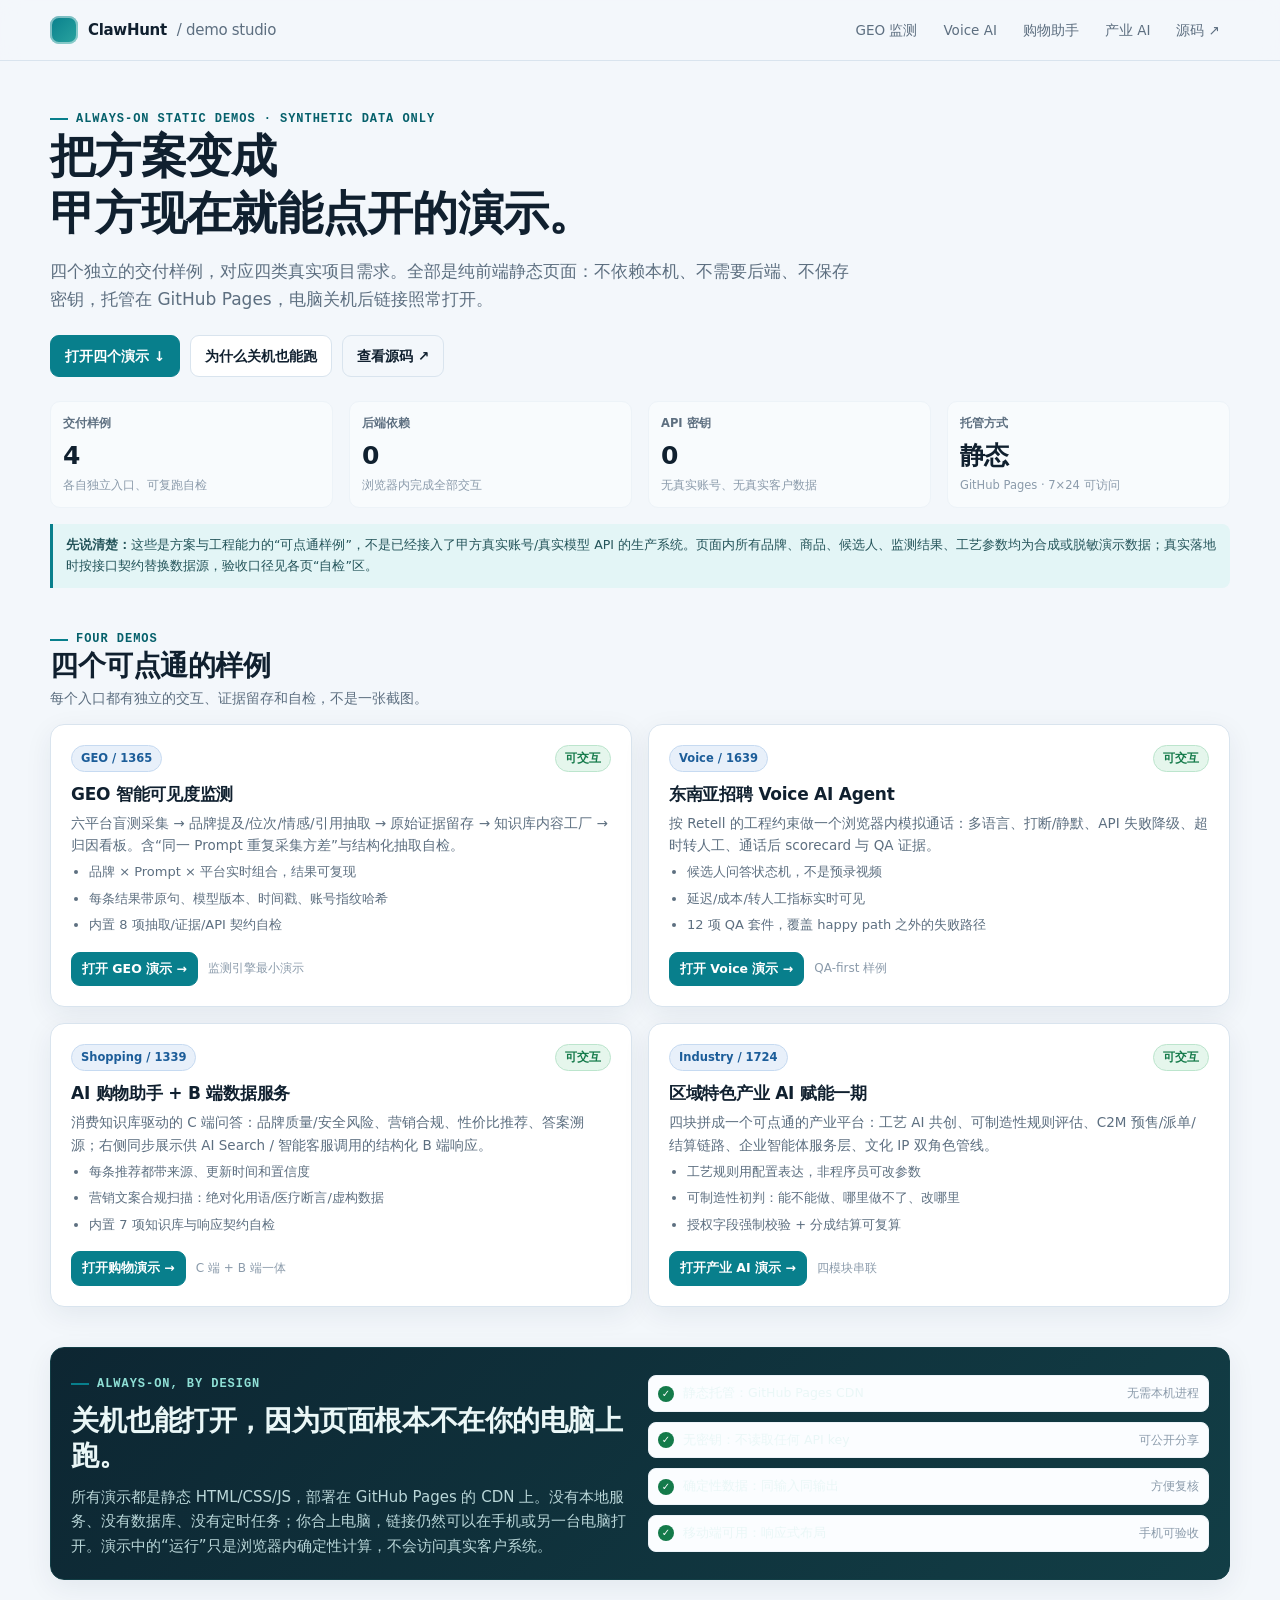
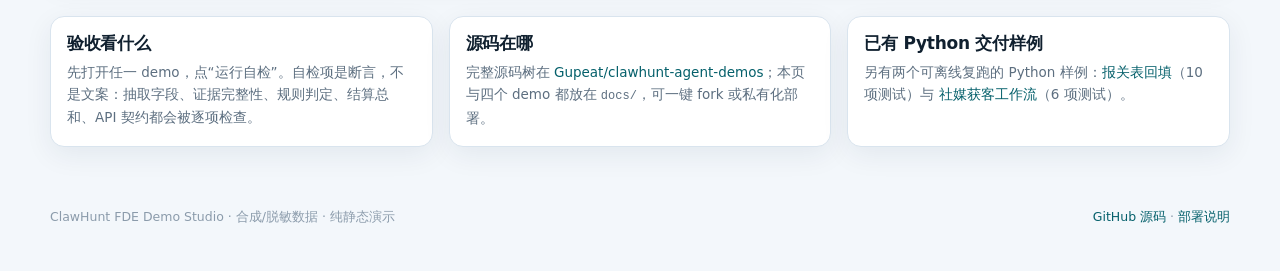
==== docs/index.html @ c5ded79e "Add four static demo pages for ClawHunt proposals" ====
<!DOCTYPE html>
<html lang="zh-CN">
<head>
<meta charset="utf-8">
<meta name="viewport" content="width=device-width, initial-scale=1">
<title>ClawHunt FDE Demo Studio · 可运行交付样例</title>
<meta name="description" content="四个可点通的交付样例：GEO 可见度监测、东南亚招聘 Voice AI、AI 购物助手、区域产业 AI 平台。纯静态、零后端、无密钥，托管在 GitHub Pages。">
<link rel="stylesheet" href="./assets/demo.css">
</head>
<body>
<header class="topbar">
  <div class="wrap topbar-inner">
    <a class="brandmark" href="./"><span class="branddot"></span> ClawHunt <span class="muted" style="font-weight:500">/ demo studio</span></a>
    <nav class="navlinks" aria-label="主导航">
      <a href="./geo/">GEO 监测</a>
      <a href="./voice/">Voice AI</a>
      <a href="./shopping/">购物助手</a>
      <a href="./industry/">产业 AI</a>
      <a href="https://github.com/Gupeat/clawhunt-agent-demos" target="_blank" rel="noopener">源码 ↗</a>
    </nav>
  </div>
</header>

<main>
  <section class="hero wrap">
    <div class="eyebrow">Always-on static demos · synthetic data only</div>
    <h1>把方案变成<br>甲方现在就能点开的演示。</h1>
    <p class="lede">四个独立的交付样例，对应四类真实项目需求。全部是纯前端静态页面：不依赖本机、不需要后端、不保存密钥，托管在 GitHub Pages，电脑关机后链接照常打开。</p>
    <div class="hero-actions">
      <a class="btn primary" href="#demos">打开四个演示 ↓</a>
      <a class="btn" href="#always-on">为什么关机也能跑</a>
      <a class="btn ghost" href="https://github.com/Gupeat/clawhunt-agent-demos" target="_blank" rel="noopener">查看源码 ↗</a>
    </div>
    <div class="grid four mt24">
      <div class="kpi"><div class="k">交付样例</div><div class="v">4</div><div class="d">各自独立入口、可复跑自检</div></div>
      <div class="kpi"><div class="k">后端依赖</div><div class="v">0</div><div class="d">浏览器内完成全部交互</div></div>
      <div class="kpi"><div class="k">API 密钥</div><div class="v">0</div><div class="d">无真实账号、无真实客户数据</div></div>
      <div class="kpi"><div class="k">托管方式</div><div class="v">静态</div><div class="d">GitHub Pages · 7×24 可访问</div></div>
    </div>
    <div class="note mt16"><b>先说清楚：</b>这些是方案与工程能力的“可点通样例”，不是已经接入了甲方真实账号/真实模型 API 的生产系统。页面内所有品牌、商品、候选人、监测结果、工艺参数均为合成或脱敏演示数据；真实落地时按接口契约替换数据源，验收口径见各页“自检”区。</div>
  </section>

  <section id="demos" class="wrap" style="padding: 10px 0 30px">
    <div class="panel-title">
      <div><div class="eyebrow">Four demos</div><h2>四个可点通的样例</h2><p>每个入口都有独立的交互、证据留存和自检，不是一张截图。</p></div>
    </div>
    <div class="grid two">
      <article class="card">
        <div class="row between"><span class="badge info">GEO / 1365</span><span class="badge good">可交互</span></div>
        <h3 class="mt12">GEO 智能可见度监测</h3>
        <p class="sub">六平台盲测采集 → 品牌提及/位次/情感/引用抽取 → 原始证据留存 → 知识库内容工厂 → 归因看板。含“同一 Prompt 重复采集方差”与结构化抽取自检。</p>
        <ul class="clean fs13 mt12">
          <li>品牌 × Prompt × 平台实时组合，结果可复现</li>
          <li>每条结果带原句、模型版本、时间戳、账号指纹哈希</li>
          <li>内置 8 项抽取/证据/API 契约自检</li>
        </ul>
        <div class="row mt16"><a class="btn primary small" href="./geo/">打开 GEO 演示 →</a><span class="tiny">监测引擎最小演示</span></div>
      </article>

      <article class="card">
        <div class="row between"><span class="badge info">Voice / 1639</span><span class="badge good">可交互</span></div>
        <h3 class="mt12">东南亚招聘 Voice AI Agent</h3>
        <p class="sub">按 Retell 的工程约束做一个浏览器内模拟通话：多语言、打断/静默、API 失败降级、超时转人工、通话后 scorecard 与 QA 证据。</p>
        <ul class="clean fs13 mt12">
          <li>候选人问答状态机，不是预录视频</li>
          <li>延迟/成本/转人工指标实时可见</li>
          <li>12 项 QA 套件，覆盖 happy path 之外的失败路径</li>
        </ul>
        <div class="row mt16"><a class="btn primary small" href="./voice/">打开 Voice 演示 →</a><span class="tiny">QA-first 样例</span></div>
      </article>

      <article class="card">
        <div class="row between"><span class="badge info">Shopping / 1339</span><span class="badge good">可交互</span></div>
        <h3 class="mt12">AI 购物助手 + B 端数据服务</h3>
        <p class="sub">消费知识库驱动的 C 端问答：品牌质量/安全风险、营销合规、性价比推荐、答案溯源；右侧同步展示供 AI Search / 智能客服调用的结构化 B 端响应。</p>
        <ul class="clean fs13 mt12">
          <li>每条推荐都带来源、更新时间和置信度</li>
          <li>营销文案合规扫描：绝对化用语/医疗断言/虚构数据</li>
          <li>内置 7 项知识库与响应契约自检</li>
        </ul>
        <div class="row mt16"><a class="btn primary small" href="./shopping/">打开购物演示 →</a><span class="tiny">C 端 + B 端一体</span></div>
      </article>

      <article class="card">
        <div class="row between"><span class="badge info">Industry / 1724</span><span class="badge good">可交互</span></div>
        <h3 class="mt12">区域特色产业 AI 赋能一期</h3>
        <p class="sub">四块拼成一个可点通的产业平台：工艺 AI 共创、可制造性规则评估、C2M 预售/派单/结算链路、企业智能体服务层、文化 IP 双角色管线。</p>
        <ul class="clean fs13 mt12">
          <li>工艺规则用配置表达，非程序员可改参数</li>
          <li>可制造性初判：能不能做、哪里做不了、改哪里</li>
          <li>授权字段强制校验 + 分成结算可复算</li>
        </ul>
        <div class="row mt16"><a class="btn primary small" href="./industry/">打开产业 AI 演示 →</a><span class="tiny">四模块串联</span></div>
      </article>
    </div>
  </section>

  <section id="always-on" class="wrap" style="padding: 10px 0 26px">
    <div class="card" style="background: linear-gradient(135deg, #0d2632, #123e46); color: #eaf7f7; border-color: #123e46">
      <div class="grid two" style="align-items: center">
        <div>
          <div class="eyebrow" style="color:#8fe0d6">Always-on, by design</div>
          <h2 style="margin-top:10px">关机也能打开，因为页面根本不在你的电脑上跑。</h2>
          <p style="color:#b9d6d8; margin-top:12px">所有演示都是静态 HTML/CSS/JS，部署在 GitHub Pages 的 CDN 上。没有本地服务、没有数据库、没有定时任务；你合上电脑，链接仍然可以在手机或另一台电脑打开。演示中的“运行”只是浏览器内确定性计算，不会访问真实客户系统。</p>
        </div>
        <div class="stack">
          <div class="checkrow pass"><span class="dot">✓</span><span>静态托管：GitHub Pages CDN</span><span class="detail">无需本机进程</span></div>
          <div class="checkrow pass"><span class="dot">✓</span><span>无密钥：不读取任何 API key</span><span class="detail">可公开分享</span></div>
          <div class="checkrow pass"><span class="dot">✓</span><span>确定性数据：同输入同输出</span><span class="detail">方便复核</span></div>
          <div class="checkrow pass"><span class="dot">✓</span><span>移动端可用：响应式布局</span><span class="detail">手机可验收</span></div>
        </div>
      </div>
    </div>
  </section>

  <section class="wrap" style="padding: 10px 0 30px">
    <div class="grid three">
      <div class="card tight"><h3>验收看什么</h3><p class="sub">先打开任一 demo，点“运行自检”。自检项是断言，不是文案：抽取字段、证据完整性、规则判定、结算总和、API 契约都会被逐项检查。</p></div>
      <div class="card tight"><h3>源码在哪</h3><p class="sub">完整源码树在 <a href="https://github.com/Gupeat/clawhunt-agent-demos" target="_blank" rel="noopener">Gupeat/clawhunt-agent-demos</a>；本页与四个 demo 都放在 <span class="mono">docs/</span>，可一键 fork 或私有化部署。</p></div>
      <div class="card tight"><h3>已有 Python 交付样例</h3><p class="sub">另有两个可离线复跑的 Python 样例：<a href="https://github.com/Gupeat/clawhunt-agent-demos/tree/main/customs-agent" target="_blank" rel="noopener">报关表回填</a>（10 项测试）与 <a href="https://github.com/Gupeat/clawhunt-agent-demos/tree/main/social-workflow" target="_blank" rel="noopener">社媒获客工作流</a>（6 项测试）。</p></div>
    </div>
  </section>
</main>

<footer class="footer wrap">
  <div class="row between">
    <span>ClawHunt FDE Demo Studio · 合成/脱敏数据 · 纯静态演示</span>
    <span><a href="https://github.com/Gupeat/clawhunt-agent-demos" target="_blank" rel="noopener">GitHub 源码</a> · <a href="./README.md">部署说明</a></span>
  </div>
</footer>
</body>
</html>
---- docs/assets/demo.css ----
/* ClawHunt static demos — shared visual system. No external assets. */
:root {
  --bg: #f3f7fb;
  --panel: #ffffff;
  --ink: #10202f;
  --muted: #5d6f80;
  --faint: #8b9bab;
  --line: #d9e4ee;
  --line-soft: #edf3f8;
  --accent: #087f8c;
  --accent-dark: #05606b;
  --accent-soft: #e3f5f6;
  --blue: #1c5d99;
  --blue-soft: #e8f0fa;
  --good: #147a4a;
  --good-soft: #e5f6ec;
  --warn: #9a5b06;
  --warn-soft: #fff3dd;
  --bad: #b42318;
  --bad-soft: #fdecea;
  --shadow: 0 8px 28px rgba(16, 42, 67, .07);
  --radius: 14px;
}
* { box-sizing: border-box; }
html { scroll-behavior: smooth; }
body {
  margin: 0;
  color: var(--ink);
  background: var(--bg);
  font: 15px/1.65 "Segoe UI", "Microsoft YaHei", "PingFang SC", system-ui, -apple-system, sans-serif;
  -webkit-font-smoothing: antialiased;
}
a { color: var(--accent-dark); text-decoration: none; }
a:hover { text-decoration: underline; }
code, pre, .mono { font-family: "Cascadia Code", "SFMono-Regular", Consolas, "Liberation Mono", monospace; }
h1, h2, h3, h4 { line-height: 1.25; margin: 0; letter-spacing: -.015em; }
h1 { font-size: clamp(28px, 4vw, 46px); }
h2 { font-size: clamp(21px, 2.5vw, 28px); }
h3 { font-size: 17px; }
p { margin: 0; }
.wrap { width: min(1180px, calc(100% - 32px)); margin: 0 auto; }
.topbar {
  position: sticky; top: 0; z-index: 20;
  background: rgba(243, 247, 251, .9);
  backdrop-filter: blur(10px);
  border-bottom: 1px solid var(--line);
}
.topbar-inner { display: flex; align-items: center; gap: 18px; min-height: 60px; }
.brandmark { display: flex; align-items: center; gap: 10px; font-weight: 800; color: var(--ink); letter-spacing: -.02em; }
.branddot { width: 28px; height: 28px; border-radius: 9px; background: linear-gradient(135deg, var(--accent), #2ba5a0); box-shadow: inset 0 0 0 2px rgba(255,255,255,.45); }
.navlinks { display: flex; gap: 6px; flex-wrap: wrap; margin-left: auto; }
.navlinks a { color: var(--muted); font-size: 13.5px; padding: 7px 10px; border-radius: 8px; }
.navlinks a:hover, .navlinks a.active { color: var(--ink); background: #e7eef5; text-decoration: none; }
.hero { padding: 42px 0 26px; }
.eyebrow { display: inline-flex; align-items: center; gap: 8px; font: 700 12px/1.2 "Cascadia Code", Consolas, monospace; letter-spacing: .08em; text-transform: uppercase; color: var(--accent-dark); }
.eyebrow::before { content: ""; width: 18px; height: 2px; background: var(--accent); }
.hero p.lede { color: var(--muted); max-width: 800px; margin-top: 14px; font-size: 17px; }
.hero-actions { display: flex; gap: 10px; flex-wrap: wrap; margin-top: 22px; }
.btn {
  display: inline-flex; align-items: center; justify-content: center; gap: 7px;
  border: 1px solid var(--line); background: var(--panel); color: var(--ink);
  border-radius: 9px; padding: 9px 14px; font: inherit; font-weight: 700; font-size: 13.5px;
  cursor: pointer; transition: .15s ease;
}
.btn:hover { border-color: #b9cad8; transform: translateY(-1px); }
.btn.primary { background: var(--accent); border-color: var(--accent); color: #fff; }
.btn.primary:hover { background: var(--accent-dark); }
.btn.ghost { background: transparent; }
.btn.small { padding: 6px 10px; font-size: 12.5px; }
.btn:disabled { opacity: .55; cursor: not-allowed; transform: none; }
.grid { display: grid; gap: 16px; }
.grid.two { grid-template-columns: repeat(2, minmax(0, 1fr)); }
.grid.three { grid-template-columns: repeat(3, minmax(0, 1fr)); }
.grid.four { grid-template-columns: repeat(4, minmax(0, 1fr)); }
.card { background: var(--panel); border: 1px solid var(--line); border-radius: var(--radius); box-shadow: var(--shadow); padding: 20px; }
.card.tight { padding: 16px; }
.card h3 { display: flex; align-items: center; gap: 8px; }
.card .sub { color: var(--muted); font-size: 13.5px; margin-top: 7px; }
.card .tiny { color: var(--faint); font-size: 12px; }
.panel-title { display: flex; align-items: flex-start; justify-content: space-between; gap: 14px; margin-bottom: 14px; }
.panel-title p { color: var(--muted); font-size: 13.5px; margin-top: 4px; }
.chip, .tag, .badge {
  display: inline-flex; align-items: center; gap: 5px; white-space: nowrap;
  border: 1px solid var(--line); border-radius: 999px; background: #f8fbfd;
  padding: 3px 9px; font-size: 11.5px; font-weight: 700; color: var(--muted);
}
.badge.good { color: var(--good); background: var(--good-soft); border-color: #bce5cd; }
.badge.warn { color: var(--warn); background: var(--warn-soft); border-color: #f0d39b; }
.badge.bad { color: var(--bad); background: var(--bad-soft); border-color: #f5c3bd; }
.badge.info { color: var(--blue); background: var(--blue-soft); border-color: #c6daf1; }
.tag.on { color: var(--accent-dark); background: var(--accent-soft); border-color: #b8e1e4; }
label.field { display: block; margin-bottom: 12px; }
label.field span { display: block; color: var(--muted); font-size: 12px; font-weight: 700; margin-bottom: 5px; }
input[type="text"], input[type="number"], select, textarea {
  width: 100%; border: 1px solid var(--line); border-radius: 8px; background: #fbfdff;
  color: var(--ink); padding: 9px 10px; font: inherit; font-size: 13.5px; outline: none;
}
textarea { resize: vertical; min-height: 74px; }
input:focus, select:focus, textarea:focus { border-color: var(--accent); box-shadow: 0 0 0 3px rgba(8,127,140,.1); }
.row { display: flex; gap: 10px; align-items: center; flex-wrap: wrap; }
.row.between { justify-content: space-between; }
.row.end { justify-content: flex-end; }
.stack { display: grid; gap: 10px; }
.divider { height: 1px; background: var(--line-soft); margin: 16px 0; }
.note {
  border-left: 3px solid var(--accent); background: var(--accent-soft);
  padding: 11px 13px; border-radius: 0 8px 8px 0; color: #24545a; font-size: 12.5px;
}
.note.warn { border-color: var(--warn); background: var(--warn-soft); color: #67410a; }
.note.bad { border-color: var(--bad); background: var(--bad-soft); color: #6e1b14; }
.kpis { display: grid; grid-template-columns: repeat(4, minmax(0,1fr)); gap: 12px; }
.kpi { background: #f8fbfd; border: 1px solid var(--line-soft); border-radius: 10px; padding: 12px; }
.kpi .k { color: var(--muted); font-size: 11.5px; font-weight: 700; }
.kpi .v { font-size: 25px; font-weight: 850; letter-spacing: -.04em; margin-top: 2px; }
.kpi .d { color: var(--faint); font-size: 11.5px; }
.table-wrap { overflow-x: auto; border: 1px solid var(--line); border-radius: 10px; }
table { width: 100%; border-collapse: collapse; font-size: 12.8px; }
th, td { text-align: left; padding: 9px 10px; border-bottom: 1px solid var(--line-soft); vertical-align: top; }
th { background: #f7fafc; color: var(--muted); font-size: 11.5px; letter-spacing: .02em; white-space: nowrap; }
tr:last-child td { border-bottom: 0; }
td .quote { color: #3f5364; font-size: 12.3px; }
pre.code {
  margin: 0; background: #0e1f2b; color: #d8e7ef; border-radius: 10px; padding: 14px;
  font-size: 12px; line-height: 1.55; overflow: auto; max-height: 360px;
}
pre.code .key { color: #79d7c9; }
pre.code .str { color: #f1cc8b; }
pre.code .num { color: #9ecbff; }
ul.clean { margin: 0; padding-left: 18px; color: var(--muted); }
ul.clean li { margin: 5px 0; }
.checklist { display: grid; gap: 7px; }
.checkrow { display: flex; align-items: center; gap: 9px; padding: 7px 9px; border: 1px solid var(--line-soft); border-radius: 8px; background: #fbfdff; font-size: 12.5px; }
.checkrow .dot { width: 16px; height: 16px; border-radius: 50%; display: grid; place-items: center; font-size: 10px; color: #fff; background: var(--faint); flex: none; }
.checkrow.pass .dot { background: var(--good); }
.checkrow.fail .dot { background: var(--bad); }
.checkrow .detail { color: var(--faint); margin-left: auto; text-align: right; font-size: 11.5px; }
.tabs { display: flex; gap: 5px; border-bottom: 1px solid var(--line); overflow-x: auto; }
.tab { border: 0; border-bottom: 2px solid transparent; background: transparent; padding: 10px 12px; color: var(--muted); font: inherit; font-weight: 700; font-size: 13px; cursor: pointer; white-space: nowrap; }
.tab.active { color: var(--accent-dark); border-bottom-color: var(--accent); }
.tabpane { display: none; padding-top: 18px; }
.tabpane.active { display: block; }
.stepbar { display: flex; gap: 0; overflow-x: auto; }
.step {
  flex: 1; min-width: 100px; position: relative; padding: 10px 8px 10px 22px;
  border-top: 2px solid var(--line); color: var(--faint); font-size: 11.5px; text-align: left;
}
.step::before { content: ""; position: absolute; left: 7px; top: -6px; width: 10px; height: 10px; border-radius: 50%; background: var(--line); }
.step.done { border-top-color: var(--accent); color: var(--accent-dark); }
.step.done::before { background: var(--accent); }
.step.current { color: var(--ink); }
.step.current::before { background: var(--warn); }
.progress { height: 8px; border-radius: 999px; background: #e8eff5; overflow: hidden; }
.progress > i { display: block; height: 100%; background: linear-gradient(90deg, var(--accent), #38b0a6); border-radius: inherit; }
.bars { display: grid; gap: 9px; }
.bar-row { display: grid; grid-template-columns: 92px 1fr 48px; gap: 9px; align-items: center; font-size: 12px; }
.bar-track { height: 9px; background: #e9f0f4; border-radius: 999px; overflow: hidden; }
.bar-track > i { display: block; height: 100%; background: var(--accent); border-radius: inherit; }
.bar-row > b { text-align: right; }
.msg { border: 1px solid var(--line); border-radius: 10px; padding: 9px 11px; max-width: 92%; font-size: 13px; }
.msg.agent { background: var(--accent-soft); border-color: #c4e5e4; }
.msg.candidate { background: #fff; margin-left: auto; }
.chatlog { display: grid; gap: 8px; min-height: 170px; max-height: 310px; overflow: auto; padding: 4px 2px; }
.diagram { display: grid; grid-template-columns: repeat(5, 1fr); gap: 8px; align-items: stretch; }
.diagram .node { border: 1px solid var(--line); background: #f9fcfe; border-radius: 9px; padding: 10px; font-size: 11.5px; color: var(--muted); }
.diagram .node b { display: block; color: var(--ink); margin-bottom: 3px; font-size: 12.5px; }
.diagram .arrow { align-self: center; text-align: center; color: var(--faint); font-weight: 800; }
.risk-low { color: var(--good); font-weight: 800; }
.risk-medium { color: var(--warn); font-weight: 800; }
.risk-high { color: var(--bad); font-weight: 800; }
.footer { padding: 30px 0 44px; color: var(--faint); font-size: 12.5px; }
.demo-note { display: flex; gap: 9px; align-items: flex-start; border: 1px dashed #b9d6dd; background: #f3fbfc; border-radius: 10px; padding: 10px 12px; font-size: 12.5px; color: #3f6369; }
.demo-note b { color: var(--accent-dark); }
.sr-only { position: absolute; width: 1px; height: 1px; padding: 0; margin: -1px; overflow: hidden; clip: rect(0,0,0,0); white-space: nowrap; border: 0; }
.hidden { display: none !important; }
.mt8 { margin-top: 8px; } .mt12 { margin-top: 12px; } .mt16 { margin-top: 16px; } .mt24 { margin-top: 24px; }
.mb8 { margin-bottom: 8px; } .mb12 { margin-bottom: 12px; } .mb16 { margin-bottom: 16px; }
.fs13 { font-size: 13px; } .muted { color: var(--muted); } .small { font-size: 12.5px; }
.mono { font-size: 12px; }
@media (max-width: 900px) {
  .grid.three, .grid.four { grid-template-columns: repeat(2, minmax(0,1fr)); }
  .grid.two { grid-template-columns: 1fr; }
  .kpis { grid-template-columns: repeat(2, minmax(0,1fr)); }
  .diagram { grid-template-columns: repeat(2, 1fr); }
  .diagram .arrow { display: none; }
}
@media (max-width: 620px) {
  .wrap { width: calc(100% - 20px); }
  .topbar-inner { min-height: 54px; }
  .navlinks a { padding: 5px 7px; font-size: 12px; }
  .grid.three, .grid.four { grid-template-columns: 1fr; }
  .card { padding: 15px; }
  h1 { font-size: 30px; }
  .hero { padding: 28px 0 18px; }
  .kpis { grid-template-columns: 1fr 1fr; }
  .stepbar { display: grid; gap: 2px; }
  .step { border-top: 0; border-left: 2px solid var(--line); padding: 6px 8px 6px 22px; min-width: 0; }
  .step::before { left: -6px; top: 12px; }
  .step.done { border-left-color: var(--accent); }
}
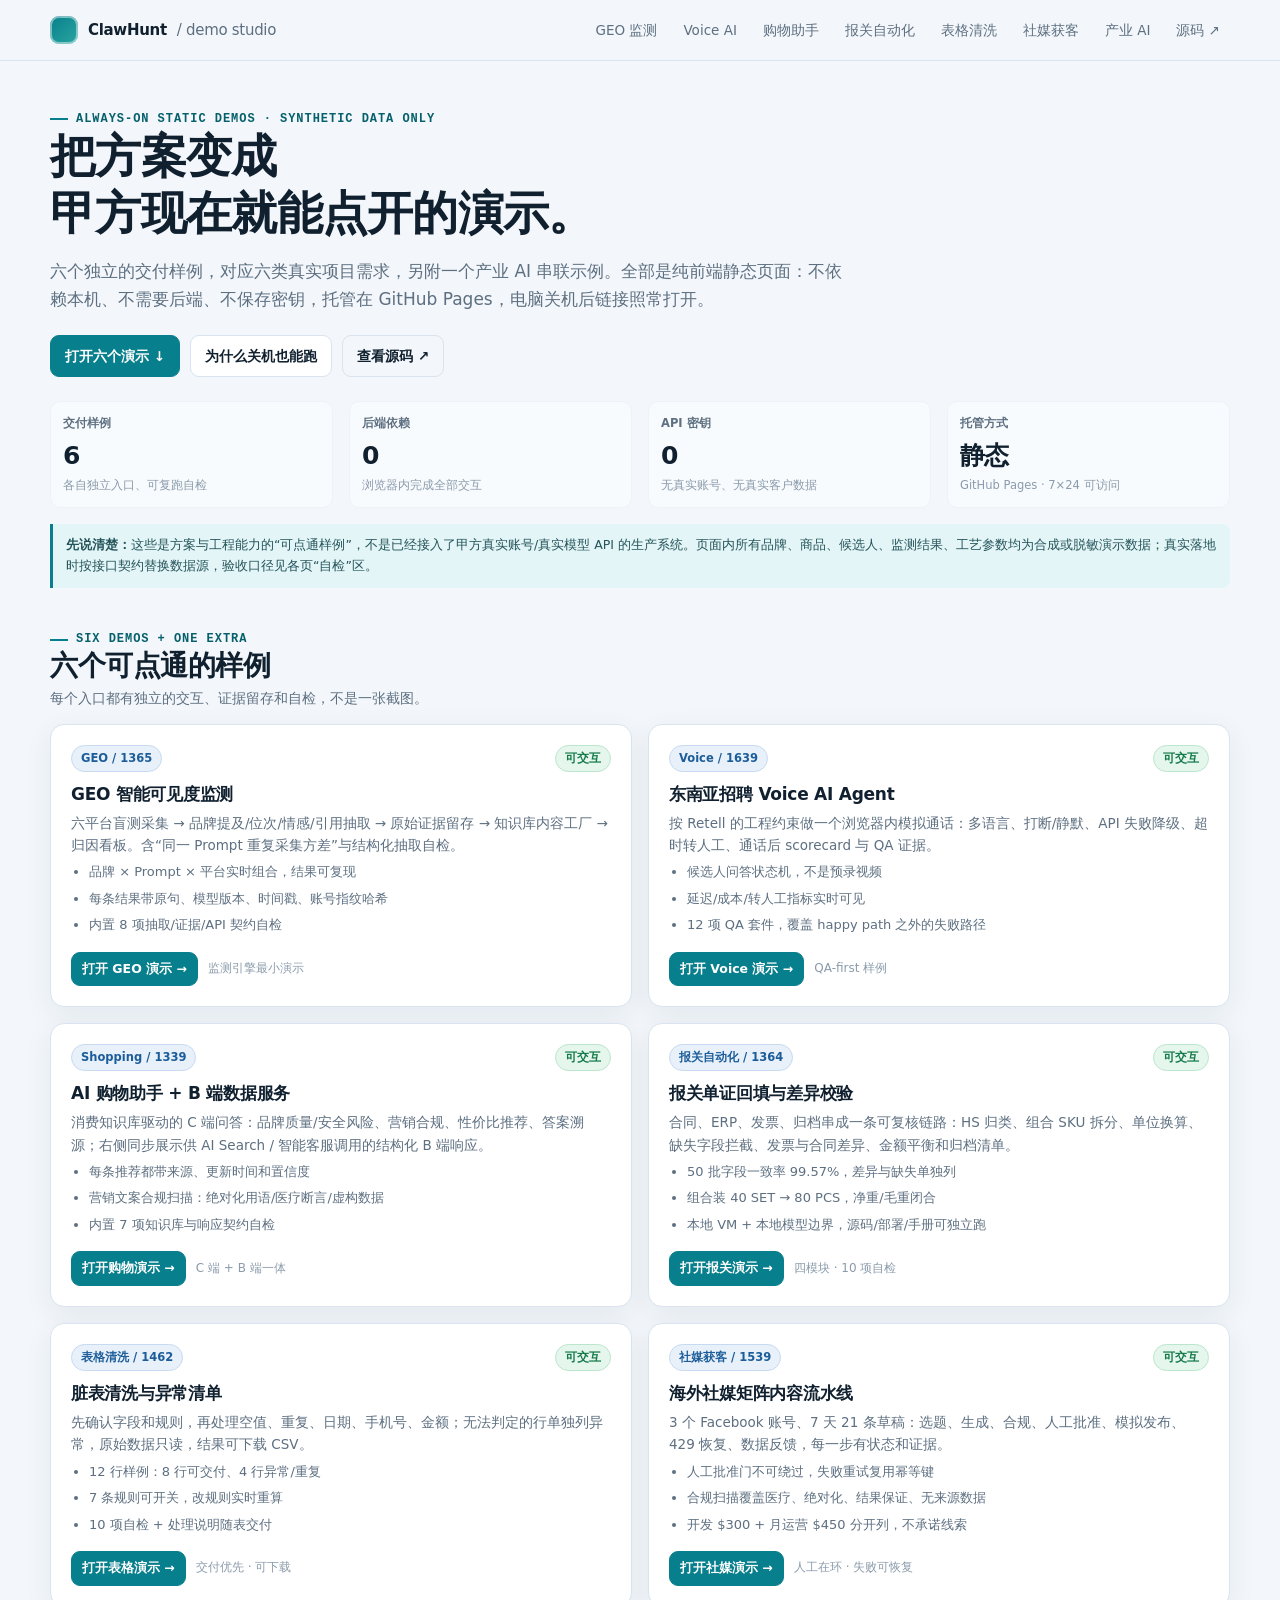
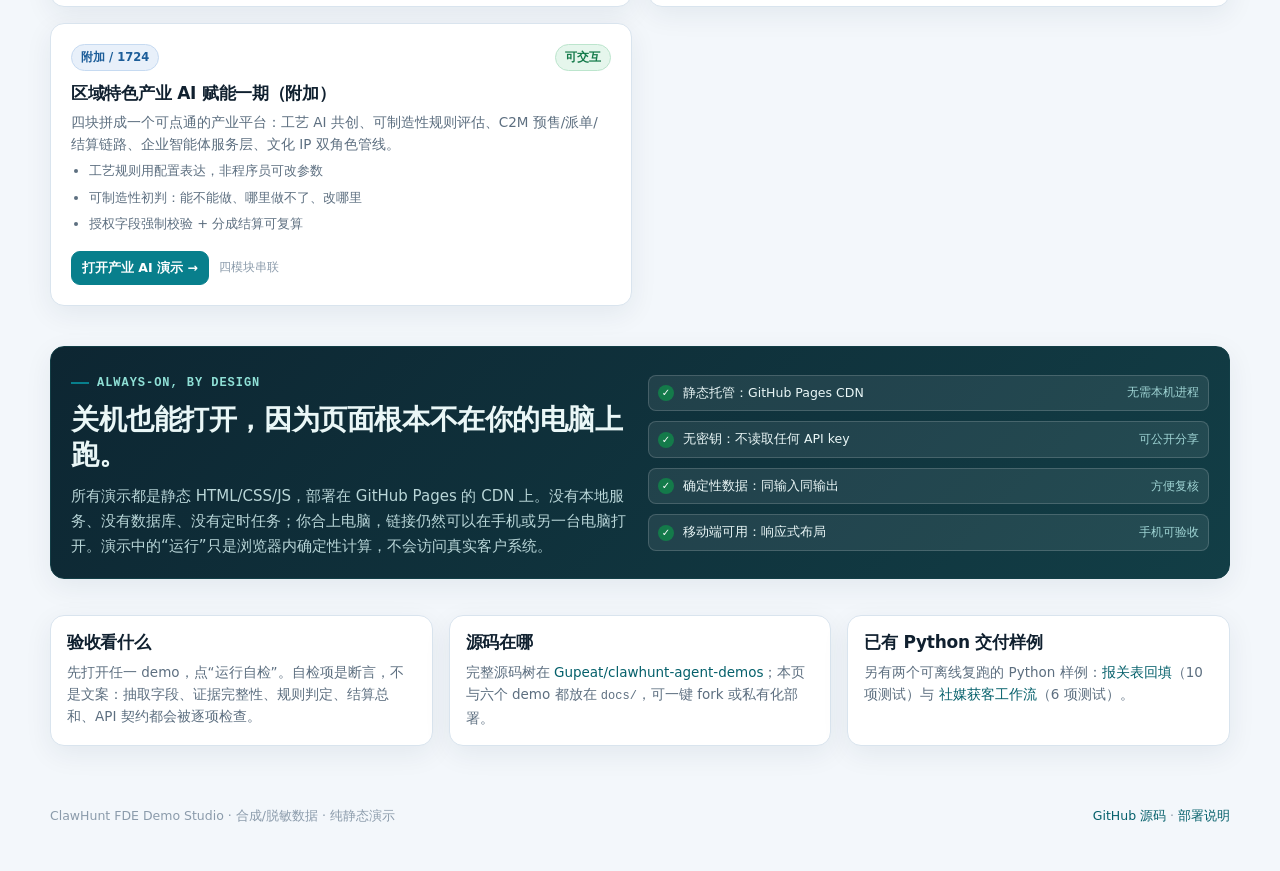
==== commit 6218b4b0: "Add customs, spreadsheet, and social demos; expand hub to six" ====
--- a/docs/index.html
+++ b/docs/index.html
@@ -1,132 +1,176 @@
-<!DOCTYPE html>
-<html lang="zh-CN">
-<head>
-<meta charset="utf-8">
-<meta name="viewport" content="width=device-width, initial-scale=1">
-<title>ClawHunt FDE Demo Studio · 可运行交付样例</title>
-<meta name="description" content="四个可点通的交付样例：GEO 可见度监测、东南亚招聘 Voice AI、AI 购物助手、区域产业 AI 平台。纯静态、零后端、无密钥，托管在 GitHub Pages。">
-<link rel="stylesheet" href="./assets/demo.css">
-</head>
-<body>
-<header class="topbar">
-  <div class="wrap topbar-inner">
-    <a class="brandmark" href="./"><span class="branddot"></span> ClawHunt <span class="muted" style="font-weight:500">/ demo studio</span></a>
-    <nav class="navlinks" aria-label="主导航">
-      <a href="./geo/">GEO 监测</a>
-      <a href="./voice/">Voice AI</a>
-      <a href="./shopping/">购物助手</a>
-      <a href="./industry/">产业 AI</a>
-      <a href="https://github.com/Gupeat/clawhunt-agent-demos" target="_blank" rel="noopener">源码 ↗</a>
-    </nav>
-  </div>
-</header>
-
-<main>
-  <section class="hero wrap">
-    <div class="eyebrow">Always-on static demos · synthetic data only</div>
-    <h1>把方案变成<br>甲方现在就能点开的演示。</h1>
-    <p class="lede">四个独立的交付样例，对应四类真实项目需求。全部是纯前端静态页面：不依赖本机、不需要后端、不保存密钥，托管在 GitHub Pages，电脑关机后链接照常打开。</p>
-    <div class="hero-actions">
-      <a class="btn primary" href="#demos">打开四个演示 ↓</a>
-      <a class="btn" href="#always-on">为什么关机也能跑</a>
-      <a class="btn ghost" href="https://github.com/Gupeat/clawhunt-agent-demos" target="_blank" rel="noopener">查看源码 ↗</a>
-    </div>
-    <div class="grid four mt24">
-      <div class="kpi"><div class="k">交付样例</div><div class="v">4</div><div class="d">各自独立入口、可复跑自检</div></div>
-      <div class="kpi"><div class="k">后端依赖</div><div class="v">0</div><div class="d">浏览器内完成全部交互</div></div>
-      <div class="kpi"><div class="k">API 密钥</div><div class="v">0</div><div class="d">无真实账号、无真实客户数据</div></div>
-      <div class="kpi"><div class="k">托管方式</div><div class="v">静态</div><div class="d">GitHub Pages · 7×24 可访问</div></div>
-    </div>
-    <div class="note mt16"><b>先说清楚：</b>这些是方案与工程能力的“可点通样例”，不是已经接入了甲方真实账号/真实模型 API 的生产系统。页面内所有品牌、商品、候选人、监测结果、工艺参数均为合成或脱敏演示数据；真实落地时按接口契约替换数据源，验收口径见各页“自检”区。</div>
-  </section>
-
-  <section id="demos" class="wrap" style="padding: 10px 0 30px">
-    <div class="panel-title">
-      <div><div class="eyebrow">Four demos</div><h2>四个可点通的样例</h2><p>每个入口都有独立的交互、证据留存和自检，不是一张截图。</p></div>
-    </div>
-    <div class="grid two">
-      <article class="card">
-        <div class="row between"><span class="badge info">GEO / 1365</span><span class="badge good">可交互</span></div>
-        <h3 class="mt12">GEO 智能可见度监测</h3>
-        <p class="sub">六平台盲测采集 → 品牌提及/位次/情感/引用抽取 → 原始证据留存 → 知识库内容工厂 → 归因看板。含“同一 Prompt 重复采集方差”与结构化抽取自检。</p>
-        <ul class="clean fs13 mt12">
-          <li>品牌 × Prompt × 平台实时组合，结果可复现</li>
-          <li>每条结果带原句、模型版本、时间戳、账号指纹哈希</li>
-          <li>内置 8 项抽取/证据/API 契约自检</li>
-        </ul>
-        <div class="row mt16"><a class="btn primary small" href="./geo/">打开 GEO 演示 →</a><span class="tiny">监测引擎最小演示</span></div>
-      </article>
-
-      <article class="card">
-        <div class="row between"><span class="badge info">Voice / 1639</span><span class="badge good">可交互</span></div>
-        <h3 class="mt12">东南亚招聘 Voice AI Agent</h3>
-        <p class="sub">按 Retell 的工程约束做一个浏览器内模拟通话：多语言、打断/静默、API 失败降级、超时转人工、通话后 scorecard 与 QA 证据。</p>
-        <ul class="clean fs13 mt12">
-          <li>候选人问答状态机，不是预录视频</li>
-          <li>延迟/成本/转人工指标实时可见</li>
-          <li>12 项 QA 套件，覆盖 happy path 之外的失败路径</li>
-        </ul>
-        <div class="row mt16"><a class="btn primary small" href="./voice/">打开 Voice 演示 →</a><span class="tiny">QA-first 样例</span></div>
-      </article>
-
-      <article class="card">
-        <div class="row between"><span class="badge info">Shopping / 1339</span><span class="badge good">可交互</span></div>
-        <h3 class="mt12">AI 购物助手 + B 端数据服务</h3>
-        <p class="sub">消费知识库驱动的 C 端问答：品牌质量/安全风险、营销合规、性价比推荐、答案溯源；右侧同步展示供 AI Search / 智能客服调用的结构化 B 端响应。</p>
-        <ul class="clean fs13 mt12">
-          <li>每条推荐都带来源、更新时间和置信度</li>
-          <li>营销文案合规扫描：绝对化用语/医疗断言/虚构数据</li>
-          <li>内置 7 项知识库与响应契约自检</li>
-        </ul>
-        <div class="row mt16"><a class="btn primary small" href="./shopping/">打开购物演示 →</a><span class="tiny">C 端 + B 端一体</span></div>
-      </article>
-
-      <article class="card">
-        <div class="row between"><span class="badge info">Industry / 1724</span><span class="badge good">可交互</span></div>
-        <h3 class="mt12">区域特色产业 AI 赋能一期</h3>
-        <p class="sub">四块拼成一个可点通的产业平台：工艺 AI 共创、可制造性规则评估、C2M 预售/派单/结算链路、企业智能体服务层、文化 IP 双角色管线。</p>
-        <ul class="clean fs13 mt12">
-          <li>工艺规则用配置表达，非程序员可改参数</li>
-          <li>可制造性初判：能不能做、哪里做不了、改哪里</li>
-          <li>授权字段强制校验 + 分成结算可复算</li>
-        </ul>
-        <div class="row mt16"><a class="btn primary small" href="./industry/">打开产业 AI 演示 →</a><span class="tiny">四模块串联</span></div>
-      </article>
-    </div>
-  </section>
-
-  <section id="always-on" class="wrap" style="padding: 10px 0 26px">
-    <div class="card" style="background: linear-gradient(135deg, #0d2632, #123e46); color: #eaf7f7; border-color: #123e46">
-      <div class="grid two" style="align-items: center">
-        <div>
-          <div class="eyebrow" style="color:#8fe0d6">Always-on, by design</div>
-          <h2 style="margin-top:10px">关机也能打开，因为页面根本不在你的电脑上跑。</h2>
-          <p style="color:#b9d6d8; margin-top:12px">所有演示都是静态 HTML/CSS/JS，部署在 GitHub Pages 的 CDN 上。没有本地服务、没有数据库、没有定时任务；你合上电脑，链接仍然可以在手机或另一台电脑打开。演示中的“运行”只是浏览器内确定性计算，不会访问真实客户系统。</p>
-        </div>
-        <div class="stack">
-          <div class="checkrow pass"><span class="dot">✓</span><span>静态托管：GitHub Pages CDN</span><span class="detail">无需本机进程</span></div>
-          <div class="checkrow pass"><span class="dot">✓</span><span>无密钥：不读取任何 API key</span><span class="detail">可公开分享</span></div>
-          <div class="checkrow pass"><span class="dot">✓</span><span>确定性数据：同输入同输出</span><span class="detail">方便复核</span></div>
-          <div class="checkrow pass"><span class="dot">✓</span><span>移动端可用：响应式布局</span><span class="detail">手机可验收</span></div>
-        </div>
-      </div>
-    </div>
-  </section>
-
-  <section class="wrap" style="padding: 10px 0 30px">
-    <div class="grid three">
-      <div class="card tight"><h3>验收看什么</h3><p class="sub">先打开任一 demo，点“运行自检”。自检项是断言，不是文案：抽取字段、证据完整性、规则判定、结算总和、API 契约都会被逐项检查。</p></div>
-      <div class="card tight"><h3>源码在哪</h3><p class="sub">完整源码树在 <a href="https://github.com/Gupeat/clawhunt-agent-demos" target="_blank" rel="noopener">Gupeat/clawhunt-agent-demos</a>；本页与四个 demo 都放在 <span class="mono">docs/</span>，可一键 fork 或私有化部署。</p></div>
-      <div class="card tight"><h3>已有 Python 交付样例</h3><p class="sub">另有两个可离线复跑的 Python 样例：<a href="https://github.com/Gupeat/clawhunt-agent-demos/tree/main/customs-agent" target="_blank" rel="noopener">报关表回填</a>（10 项测试）与 <a href="https://github.com/Gupeat/clawhunt-agent-demos/tree/main/social-workflow" target="_blank" rel="noopener">社媒获客工作流</a>（6 项测试）。</p></div>
-    </div>
-  </section>
-</main>
-
-<footer class="footer wrap">
-  <div class="row between">
-    <span>ClawHunt FDE Demo Studio · 合成/脱敏数据 · 纯静态演示</span>
-    <span><a href="https://github.com/Gupeat/clawhunt-agent-demos" target="_blank" rel="noopener">GitHub 源码</a> · <a href="./README.md">部署说明</a></span>
-  </div>
-</footer>
-</body>
-</html>
+<!DOCTYPE html>
+<html lang="zh-CN">
+<head>
+<meta charset="utf-8">
+<meta name="viewport" content="width=device-width, initial-scale=1">
+<title>ClawHunt FDE Demo Studio · 六个可运行交付样例</title>
+<meta name="description" content="六个可点通的交付样例：GEO 可见度监测、招聘 Voice AI、AI 购物助手、报关自动化、表格清洗、海外社媒矩阵，另附产业 AI 示例。纯静态、零后端、无密钥，托管在 GitHub Pages。">
+<link rel="icon" href="data:,">
+<link rel="stylesheet" href="./assets/demo.css">
+<style>
+.never-down .checkrow { background:rgba(255,255,255,.08); border-color:rgba(255,255,255,.16); color:#eaf7f7; }
+.never-down .checkrow .detail { color:#9fd4d4; }
+</style>
+</head>
+<body>
+<header class="topbar">
+  <div class="wrap topbar-inner">
+    <a class="brandmark" href="./"><span class="branddot"></span> ClawHunt <span class="muted" style="font-weight:500">/ demo studio</span></a>
+    <nav class="navlinks" aria-label="主导航">
+      <a href="./geo/">GEO 监测</a>
+      <a href="./voice/">Voice AI</a>
+      <a href="./shopping/">购物助手</a>
+      <a href="./customs/">报关自动化</a>
+      <a href="./sheet/">表格清洗</a>
+      <a href="./social/">社媒获客</a>
+      <a href="./industry/">产业 AI</a>
+      <a href="https://github.com/Gupeat/clawhunt-agent-demos" target="_blank" rel="noopener">源码 ↗</a>
+    </nav>
+  </div>
+</header>
+
+<main>
+  <section class="hero wrap">
+    <div class="eyebrow">Always-on static demos · synthetic data only</div>
+    <h1>把方案变成<br>甲方现在就能点开的演示。</h1>
+    <p class="lede">六个独立的交付样例，对应六类真实项目需求，另附一个产业 AI 串联示例。全部是纯前端静态页面：不依赖本机、不需要后端、不保存密钥，托管在 GitHub Pages，电脑关机后链接照常打开。</p>
+    <div class="hero-actions">
+      <a class="btn primary" href="#demos">打开六个演示 ↓</a>
+      <a class="btn" href="#always-on">为什么关机也能跑</a>
+      <a class="btn ghost" href="https://github.com/Gupeat/clawhunt-agent-demos" target="_blank" rel="noopener">查看源码 ↗</a>
+    </div>
+    <div class="grid four mt24">
+      <div class="kpi"><div class="k">交付样例</div><div class="v">6</div><div class="d">各自独立入口、可复跑自检</div></div>
+      <div class="kpi"><div class="k">后端依赖</div><div class="v">0</div><div class="d">浏览器内完成全部交互</div></div>
+      <div class="kpi"><div class="k">API 密钥</div><div class="v">0</div><div class="d">无真实账号、无真实客户数据</div></div>
+      <div class="kpi"><div class="k">托管方式</div><div class="v">静态</div><div class="d">GitHub Pages · 7×24 可访问</div></div>
+    </div>
+    <div class="note mt16"><b>先说清楚：</b>这些是方案与工程能力的“可点通样例”，不是已经接入了甲方真实账号/真实模型 API 的生产系统。页面内所有品牌、商品、候选人、监测结果、工艺参数均为合成或脱敏演示数据；真实落地时按接口契约替换数据源，验收口径见各页“自检”区。</div>
+  </section>
+
+  <section id="demos" class="wrap" style="padding: 10px 0 30px">
+    <div class="panel-title">
+      <div><div class="eyebrow">Six demos + one extra</div><h2>六个可点通的样例</h2><p>每个入口都有独立的交互、证据留存和自检，不是一张截图。</p></div>
+    </div>
+    <div class="grid two">
+      <article class="card">
+        <div class="row between"><span class="badge info">GEO / 1365</span><span class="badge good">可交互</span></div>
+        <h3 class="mt12">GEO 智能可见度监测</h3>
+        <p class="sub">六平台盲测采集 → 品牌提及/位次/情感/引用抽取 → 原始证据留存 → 知识库内容工厂 → 归因看板。含“同一 Prompt 重复采集方差”与结构化抽取自检。</p>
+        <ul class="clean fs13 mt12">
+          <li>品牌 × Prompt × 平台实时组合，结果可复现</li>
+          <li>每条结果带原句、模型版本、时间戳、账号指纹哈希</li>
+          <li>内置 8 项抽取/证据/API 契约自检</li>
+        </ul>
+        <div class="row mt16"><a class="btn primary small" href="./geo/">打开 GEO 演示 →</a><span class="tiny">监测引擎最小演示</span></div>
+      </article>
+
+      <article class="card">
+        <div class="row between"><span class="badge info">Voice / 1639</span><span class="badge good">可交互</span></div>
+        <h3 class="mt12">东南亚招聘 Voice AI Agent</h3>
+        <p class="sub">按 Retell 的工程约束做一个浏览器内模拟通话：多语言、打断/静默、API 失败降级、超时转人工、通话后 scorecard 与 QA 证据。</p>
+        <ul class="clean fs13 mt12">
+          <li>候选人问答状态机，不是预录视频</li>
+          <li>延迟/成本/转人工指标实时可见</li>
+          <li>12 项 QA 套件，覆盖 happy path 之外的失败路径</li>
+        </ul>
+        <div class="row mt16"><a class="btn primary small" href="./voice/">打开 Voice 演示 →</a><span class="tiny">QA-first 样例</span></div>
+      </article>
+
+      <article class="card">
+        <div class="row between"><span class="badge info">Shopping / 1339</span><span class="badge good">可交互</span></div>
+        <h3 class="mt12">AI 购物助手 + B 端数据服务</h3>
+        <p class="sub">消费知识库驱动的 C 端问答：品牌质量/安全风险、营销合规、性价比推荐、答案溯源；右侧同步展示供 AI Search / 智能客服调用的结构化 B 端响应。</p>
+        <ul class="clean fs13 mt12">
+          <li>每条推荐都带来源、更新时间和置信度</li>
+          <li>营销文案合规扫描：绝对化用语/医疗断言/虚构数据</li>
+          <li>内置 7 项知识库与响应契约自检</li>
+        </ul>
+        <div class="row mt16"><a class="btn primary small" href="./shopping/">打开购物演示 →</a><span class="tiny">C 端 + B 端一体</span></div>
+      </article>
+
+      <article class="card">
+        <div class="row between"><span class="badge info">报关自动化 / 1364</span><span class="badge good">可交互</span></div>
+        <h3 class="mt12">报关单证回填与差异校验</h3>
+        <p class="sub">合同、ERP、发票、归档串成一条可复核链路：HS 归类、组合 SKU 拆分、单位换算、缺失字段拦截、发票与合同差异、金额平衡和归档清单。</p>
+        <ul class="clean fs13 mt12">
+          <li>50 批字段一致率 99.57%，差异与缺失单独列</li>
+          <li>组合装 40 SET → 80 PCS，净重/毛重闭合</li>
+          <li>本地 VM + 本地模型边界，源码/部署/手册可独立跑</li>
+        </ul>
+        <div class="row mt16"><a class="btn primary small" href="./customs/">打开报关演示 →</a><span class="tiny">四模块 · 10 项自检</span></div>
+      </article>
+
+      <article class="card">
+        <div class="row between"><span class="badge info">表格清洗 / 1462</span><span class="badge good">可交互</span></div>
+        <h3 class="mt12">脏表清洗与异常清单</h3>
+        <p class="sub">先确认字段和规则，再处理空值、重复、日期、手机号、金额；无法判定的行单独列异常，原始数据只读，结果可下载 CSV。</p>
+        <ul class="clean fs13 mt12">
+          <li>12 行样例：8 行可交付、4 行异常/重复</li>
+          <li>7 条规则可开关，改规则实时重算</li>
+          <li>10 项自检 + 处理说明随表交付</li>
+        </ul>
+        <div class="row mt16"><a class="btn primary small" href="./sheet/">打开表格演示 →</a><span class="tiny">交付优先 · 可下载</span></div>
+      </article>
+
+      <article class="card">
+        <div class="row between"><span class="badge info">社媒获客 / 1539</span><span class="badge good">可交互</span></div>
+        <h3 class="mt12">海外社媒矩阵内容流水线</h3>
+        <p class="sub">3 个 Facebook 账号、7 天 21 条草稿：选题、生成、合规、人工批准、模拟发布、429 恢复、数据反馈，每一步有状态和证据。</p>
+        <ul class="clean fs13 mt12">
+          <li>人工批准门不可绕过，失败重试复用幂等键</li>
+          <li>合规扫描覆盖医疗、绝对化、结果保证、无来源数据</li>
+          <li>开发 $300 + 月运营 $450 分开列，不承诺线索</li>
+        </ul>
+        <div class="row mt16"><a class="btn primary small" href="./social/">打开社媒演示 →</a><span class="tiny">人工在环 · 失败可恢复</span></div>
+      </article>
+
+      <article class="card">
+        <div class="row between"><span class="badge info">附加 / 1724</span><span class="badge good">可交互</span></div>
+        <h3 class="mt12">区域特色产业 AI 赋能一期（附加）</h3>
+        <p class="sub">四块拼成一个可点通的产业平台：工艺 AI 共创、可制造性规则评估、C2M 预售/派单/结算链路、企业智能体服务层、文化 IP 双角色管线。</p>
+        <ul class="clean fs13 mt12">
+          <li>工艺规则用配置表达，非程序员可改参数</li>
+          <li>可制造性初判：能不能做、哪里做不了、改哪里</li>
+          <li>授权字段强制校验 + 分成结算可复算</li>
+        </ul>
+        <div class="row mt16"><a class="btn primary small" href="./industry/">打开产业 AI 演示 →</a><span class="tiny">四模块串联</span></div>
+      </article>
+    </div>
+  </section>
+
+  <section id="always-on" class="wrap" style="padding: 10px 0 26px">
+    <div class="card never-down" style="background: linear-gradient(135deg, #0d2632, #123e46); color: #eaf7f7; border-color: #123e46">
+      <div class="grid two" style="align-items: center">
+        <div>
+          <div class="eyebrow" style="color:#8fe0d6">Always-on, by design</div>
+          <h2 style="margin-top:10px">关机也能打开，因为页面根本不在你的电脑上跑。</h2>
+          <p style="color:#b9d6d8; margin-top:12px">所有演示都是静态 HTML/CSS/JS，部署在 GitHub Pages 的 CDN 上。没有本地服务、没有数据库、没有定时任务；你合上电脑，链接仍然可以在手机或另一台电脑打开。演示中的“运行”只是浏览器内确定性计算，不会访问真实客户系统。</p>
+        </div>
+        <div class="stack">
+          <div class="checkrow pass"><span class="dot">✓</span><span>静态托管：GitHub Pages CDN</span><span class="detail">无需本机进程</span></div>
+          <div class="checkrow pass"><span class="dot">✓</span><span>无密钥：不读取任何 API key</span><span class="detail">可公开分享</span></div>
+          <div class="checkrow pass"><span class="dot">✓</span><span>确定性数据：同输入同输出</span><span class="detail">方便复核</span></div>
+          <div class="checkrow pass"><span class="dot">✓</span><span>移动端可用：响应式布局</span><span class="detail">手机可验收</span></div>
+        </div>
+      </div>
+    </div>
+  </section>
+
+  <section class="wrap" style="padding: 10px 0 30px">
+    <div class="grid three">
+      <div class="card tight"><h3>验收看什么</h3><p class="sub">先打开任一 demo，点“运行自检”。自检项是断言，不是文案：抽取字段、证据完整性、规则判定、结算总和、API 契约都会被逐项检查。</p></div>
+      <div class="card tight"><h3>源码在哪</h3><p class="sub">完整源码树在 <a href="https://github.com/Gupeat/clawhunt-agent-demos" target="_blank" rel="noopener">Gupeat/clawhunt-agent-demos</a>；本页与六个 demo 都放在 <span class="mono">docs/</span>，可一键 fork 或私有化部署。</p></div>
+      <div class="card tight"><h3>已有 Python 交付样例</h3><p class="sub">另有两个可离线复跑的 Python 样例：<a href="https://github.com/Gupeat/clawhunt-agent-demos/tree/main/customs-agent" target="_blank" rel="noopener">报关表回填</a>（10 项测试）与 <a href="https://github.com/Gupeat/clawhunt-agent-demos/tree/main/social-workflow" target="_blank" rel="noopener">社媒获客工作流</a>（6 项测试）。</p></div>
+    </div>
+  </section>
+</main>
+
+<footer class="footer wrap">
+  <div class="row between">
+    <span>ClawHunt FDE Demo Studio · 合成/脱敏数据 · 纯静态演示</span>
+    <span><a href="https://github.com/Gupeat/clawhunt-agent-demos" target="_blank" rel="noopener">GitHub 源码</a> · <a href="./README.md">部署说明</a></span>
+  </div>
+</footer>
+</body>
+</html>
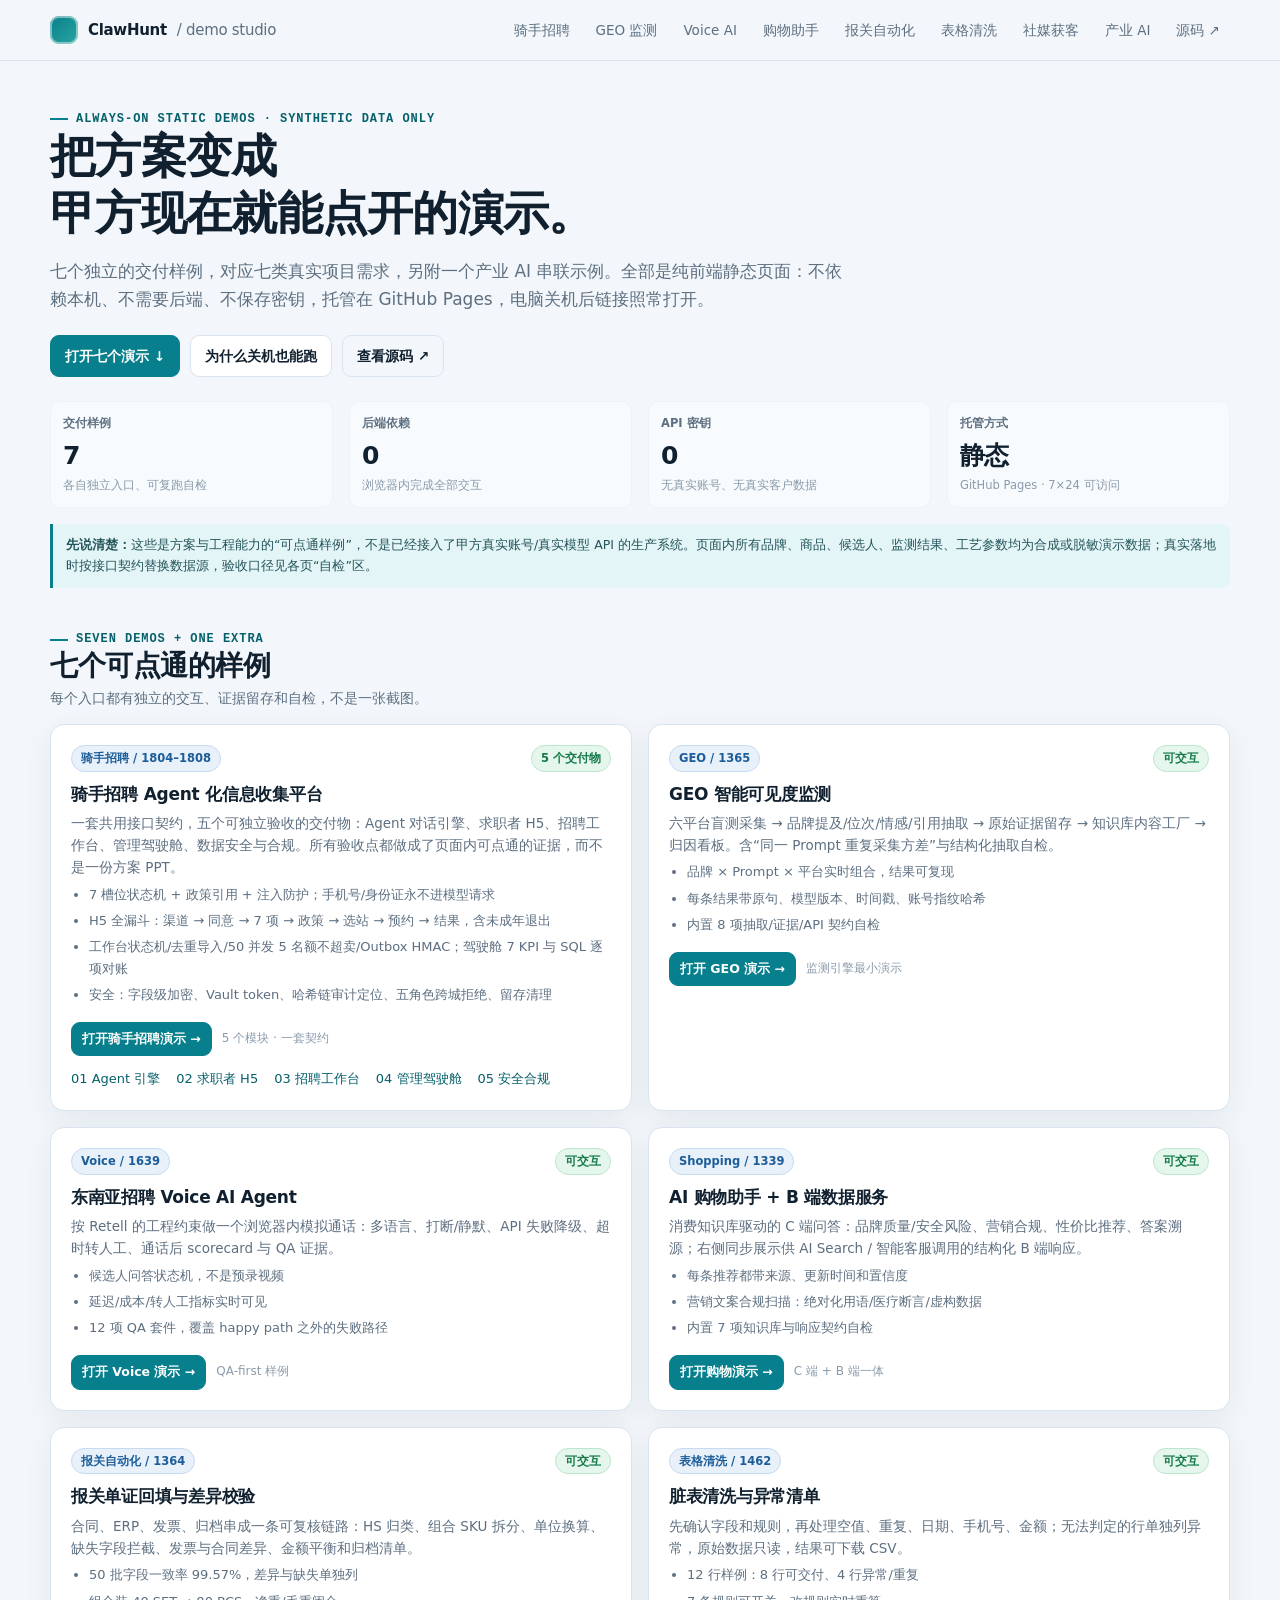
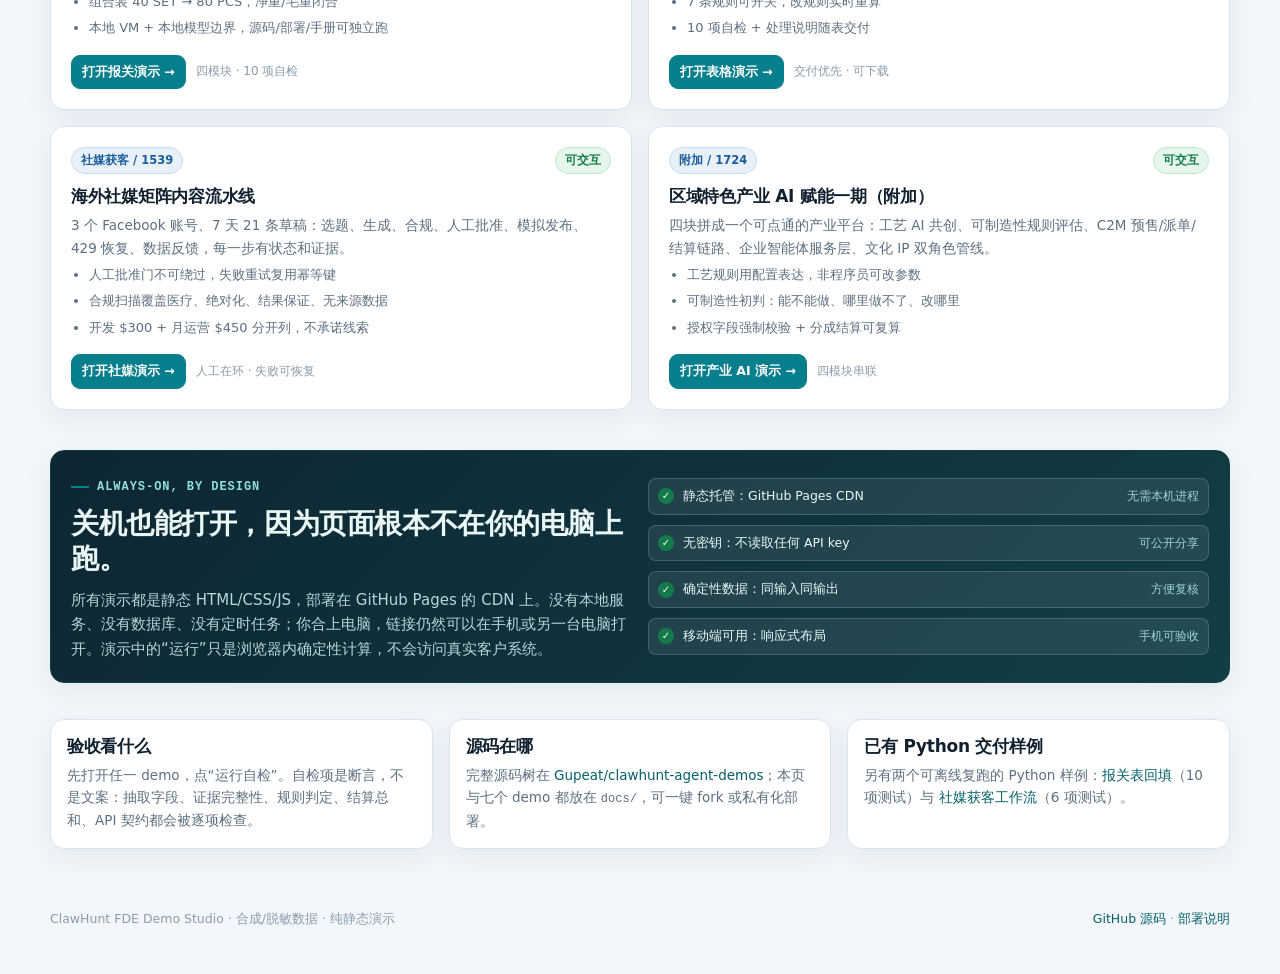
==== commit 3a0fada8: "Add rider recruitment OS demo covering #1804-#1808" ====
--- a/docs/index.html
+++ b/docs/index.html
@@ -1,176 +1,197 @@
-<!DOCTYPE html>
-<html lang="zh-CN">
-<head>
-<meta charset="utf-8">
-<meta name="viewport" content="width=device-width, initial-scale=1">
-<title>ClawHunt FDE Demo Studio · 六个可运行交付样例</title>
-<meta name="description" content="六个可点通的交付样例：GEO 可见度监测、招聘 Voice AI、AI 购物助手、报关自动化、表格清洗、海外社媒矩阵，另附产业 AI 示例。纯静态、零后端、无密钥，托管在 GitHub Pages。">
-<link rel="icon" href="data:,">
-<link rel="stylesheet" href="./assets/demo.css">
-<style>
-.never-down .checkrow { background:rgba(255,255,255,.08); border-color:rgba(255,255,255,.16); color:#eaf7f7; }
-.never-down .checkrow .detail { color:#9fd4d4; }
-</style>
-</head>
-<body>
-<header class="topbar">
-  <div class="wrap topbar-inner">
-    <a class="brandmark" href="./"><span class="branddot"></span> ClawHunt <span class="muted" style="font-weight:500">/ demo studio</span></a>
-    <nav class="navlinks" aria-label="主导航">
-      <a href="./geo/">GEO 监测</a>
-      <a href="./voice/">Voice AI</a>
-      <a href="./shopping/">购物助手</a>
-      <a href="./customs/">报关自动化</a>
-      <a href="./sheet/">表格清洗</a>
-      <a href="./social/">社媒获客</a>
-      <a href="./industry/">产业 AI</a>
-      <a href="https://github.com/Gupeat/clawhunt-agent-demos" target="_blank" rel="noopener">源码 ↗</a>
-    </nav>
-  </div>
-</header>
-
-<main>
-  <section class="hero wrap">
-    <div class="eyebrow">Always-on static demos · synthetic data only</div>
-    <h1>把方案变成<br>甲方现在就能点开的演示。</h1>
-    <p class="lede">六个独立的交付样例，对应六类真实项目需求，另附一个产业 AI 串联示例。全部是纯前端静态页面：不依赖本机、不需要后端、不保存密钥，托管在 GitHub Pages，电脑关机后链接照常打开。</p>
-    <div class="hero-actions">
-      <a class="btn primary" href="#demos">打开六个演示 ↓</a>
-      <a class="btn" href="#always-on">为什么关机也能跑</a>
-      <a class="btn ghost" href="https://github.com/Gupeat/clawhunt-agent-demos" target="_blank" rel="noopener">查看源码 ↗</a>
-    </div>
-    <div class="grid four mt24">
-      <div class="kpi"><div class="k">交付样例</div><div class="v">6</div><div class="d">各自独立入口、可复跑自检</div></div>
-      <div class="kpi"><div class="k">后端依赖</div><div class="v">0</div><div class="d">浏览器内完成全部交互</div></div>
-      <div class="kpi"><div class="k">API 密钥</div><div class="v">0</div><div class="d">无真实账号、无真实客户数据</div></div>
-      <div class="kpi"><div class="k">托管方式</div><div class="v">静态</div><div class="d">GitHub Pages · 7×24 可访问</div></div>
-    </div>
-    <div class="note mt16"><b>先说清楚：</b>这些是方案与工程能力的“可点通样例”，不是已经接入了甲方真实账号/真实模型 API 的生产系统。页面内所有品牌、商品、候选人、监测结果、工艺参数均为合成或脱敏演示数据；真实落地时按接口契约替换数据源，验收口径见各页“自检”区。</div>
-  </section>
-
-  <section id="demos" class="wrap" style="padding: 10px 0 30px">
-    <div class="panel-title">
-      <div><div class="eyebrow">Six demos + one extra</div><h2>六个可点通的样例</h2><p>每个入口都有独立的交互、证据留存和自检，不是一张截图。</p></div>
-    </div>
-    <div class="grid two">
-      <article class="card">
-        <div class="row between"><span class="badge info">GEO / 1365</span><span class="badge good">可交互</span></div>
-        <h3 class="mt12">GEO 智能可见度监测</h3>
-        <p class="sub">六平台盲测采集 → 品牌提及/位次/情感/引用抽取 → 原始证据留存 → 知识库内容工厂 → 归因看板。含“同一 Prompt 重复采集方差”与结构化抽取自检。</p>
-        <ul class="clean fs13 mt12">
-          <li>品牌 × Prompt × 平台实时组合，结果可复现</li>
-          <li>每条结果带原句、模型版本、时间戳、账号指纹哈希</li>
-          <li>内置 8 项抽取/证据/API 契约自检</li>
-        </ul>
-        <div class="row mt16"><a class="btn primary small" href="./geo/">打开 GEO 演示 →</a><span class="tiny">监测引擎最小演示</span></div>
-      </article>
-
-      <article class="card">
-        <div class="row between"><span class="badge info">Voice / 1639</span><span class="badge good">可交互</span></div>
-        <h3 class="mt12">东南亚招聘 Voice AI Agent</h3>
-        <p class="sub">按 Retell 的工程约束做一个浏览器内模拟通话：多语言、打断/静默、API 失败降级、超时转人工、通话后 scorecard 与 QA 证据。</p>
-        <ul class="clean fs13 mt12">
-          <li>候选人问答状态机，不是预录视频</li>
-          <li>延迟/成本/转人工指标实时可见</li>
-          <li>12 项 QA 套件，覆盖 happy path 之外的失败路径</li>
-        </ul>
-        <div class="row mt16"><a class="btn primary small" href="./voice/">打开 Voice 演示 →</a><span class="tiny">QA-first 样例</span></div>
-      </article>
-
-      <article class="card">
-        <div class="row between"><span class="badge info">Shopping / 1339</span><span class="badge good">可交互</span></div>
-        <h3 class="mt12">AI 购物助手 + B 端数据服务</h3>
-        <p class="sub">消费知识库驱动的 C 端问答：品牌质量/安全风险、营销合规、性价比推荐、答案溯源；右侧同步展示供 AI Search / 智能客服调用的结构化 B 端响应。</p>
-        <ul class="clean fs13 mt12">
-          <li>每条推荐都带来源、更新时间和置信度</li>
-          <li>营销文案合规扫描：绝对化用语/医疗断言/虚构数据</li>
-          <li>内置 7 项知识库与响应契约自检</li>
-        </ul>
-        <div class="row mt16"><a class="btn primary small" href="./shopping/">打开购物演示 →</a><span class="tiny">C 端 + B 端一体</span></div>
-      </article>
-
-      <article class="card">
-        <div class="row between"><span class="badge info">报关自动化 / 1364</span><span class="badge good">可交互</span></div>
-        <h3 class="mt12">报关单证回填与差异校验</h3>
-        <p class="sub">合同、ERP、发票、归档串成一条可复核链路：HS 归类、组合 SKU 拆分、单位换算、缺失字段拦截、发票与合同差异、金额平衡和归档清单。</p>
-        <ul class="clean fs13 mt12">
-          <li>50 批字段一致率 99.57%，差异与缺失单独列</li>
-          <li>组合装 40 SET → 80 PCS，净重/毛重闭合</li>
-          <li>本地 VM + 本地模型边界，源码/部署/手册可独立跑</li>
-        </ul>
-        <div class="row mt16"><a class="btn primary small" href="./customs/">打开报关演示 →</a><span class="tiny">四模块 · 10 项自检</span></div>
-      </article>
-
-      <article class="card">
-        <div class="row between"><span class="badge info">表格清洗 / 1462</span><span class="badge good">可交互</span></div>
-        <h3 class="mt12">脏表清洗与异常清单</h3>
-        <p class="sub">先确认字段和规则，再处理空值、重复、日期、手机号、金额；无法判定的行单独列异常，原始数据只读，结果可下载 CSV。</p>
-        <ul class="clean fs13 mt12">
-          <li>12 行样例：8 行可交付、4 行异常/重复</li>
-          <li>7 条规则可开关，改规则实时重算</li>
-          <li>10 项自检 + 处理说明随表交付</li>
-        </ul>
-        <div class="row mt16"><a class="btn primary small" href="./sheet/">打开表格演示 →</a><span class="tiny">交付优先 · 可下载</span></div>
-      </article>
-
-      <article class="card">
-        <div class="row between"><span class="badge info">社媒获客 / 1539</span><span class="badge good">可交互</span></div>
-        <h3 class="mt12">海外社媒矩阵内容流水线</h3>
-        <p class="sub">3 个 Facebook 账号、7 天 21 条草稿：选题、生成、合规、人工批准、模拟发布、429 恢复、数据反馈，每一步有状态和证据。</p>
-        <ul class="clean fs13 mt12">
-          <li>人工批准门不可绕过，失败重试复用幂等键</li>
-          <li>合规扫描覆盖医疗、绝对化、结果保证、无来源数据</li>
-          <li>开发 $300 + 月运营 $450 分开列，不承诺线索</li>
-        </ul>
-        <div class="row mt16"><a class="btn primary small" href="./social/">打开社媒演示 →</a><span class="tiny">人工在环 · 失败可恢复</span></div>
-      </article>
-
-      <article class="card">
-        <div class="row between"><span class="badge info">附加 / 1724</span><span class="badge good">可交互</span></div>
-        <h3 class="mt12">区域特色产业 AI 赋能一期（附加）</h3>
-        <p class="sub">四块拼成一个可点通的产业平台：工艺 AI 共创、可制造性规则评估、C2M 预售/派单/结算链路、企业智能体服务层、文化 IP 双角色管线。</p>
-        <ul class="clean fs13 mt12">
-          <li>工艺规则用配置表达，非程序员可改参数</li>
-          <li>可制造性初判：能不能做、哪里做不了、改哪里</li>
-          <li>授权字段强制校验 + 分成结算可复算</li>
-        </ul>
-        <div class="row mt16"><a class="btn primary small" href="./industry/">打开产业 AI 演示 →</a><span class="tiny">四模块串联</span></div>
-      </article>
-    </div>
-  </section>
-
-  <section id="always-on" class="wrap" style="padding: 10px 0 26px">
-    <div class="card never-down" style="background: linear-gradient(135deg, #0d2632, #123e46); color: #eaf7f7; border-color: #123e46">
-      <div class="grid two" style="align-items: center">
-        <div>
-          <div class="eyebrow" style="color:#8fe0d6">Always-on, by design</div>
-          <h2 style="margin-top:10px">关机也能打开，因为页面根本不在你的电脑上跑。</h2>
-          <p style="color:#b9d6d8; margin-top:12px">所有演示都是静态 HTML/CSS/JS，部署在 GitHub Pages 的 CDN 上。没有本地服务、没有数据库、没有定时任务；你合上电脑，链接仍然可以在手机或另一台电脑打开。演示中的“运行”只是浏览器内确定性计算，不会访问真实客户系统。</p>
-        </div>
-        <div class="stack">
-          <div class="checkrow pass"><span class="dot">✓</span><span>静态托管：GitHub Pages CDN</span><span class="detail">无需本机进程</span></div>
-          <div class="checkrow pass"><span class="dot">✓</span><span>无密钥：不读取任何 API key</span><span class="detail">可公开分享</span></div>
-          <div class="checkrow pass"><span class="dot">✓</span><span>确定性数据：同输入同输出</span><span class="detail">方便复核</span></div>
-          <div class="checkrow pass"><span class="dot">✓</span><span>移动端可用：响应式布局</span><span class="detail">手机可验收</span></div>
-        </div>
-      </div>
-    </div>
-  </section>
-
-  <section class="wrap" style="padding: 10px 0 30px">
-    <div class="grid three">
-      <div class="card tight"><h3>验收看什么</h3><p class="sub">先打开任一 demo，点“运行自检”。自检项是断言，不是文案：抽取字段、证据完整性、规则判定、结算总和、API 契约都会被逐项检查。</p></div>
-      <div class="card tight"><h3>源码在哪</h3><p class="sub">完整源码树在 <a href="https://github.com/Gupeat/clawhunt-agent-demos" target="_blank" rel="noopener">Gupeat/clawhunt-agent-demos</a>；本页与六个 demo 都放在 <span class="mono">docs/</span>，可一键 fork 或私有化部署。</p></div>
-      <div class="card tight"><h3>已有 Python 交付样例</h3><p class="sub">另有两个可离线复跑的 Python 样例：<a href="https://github.com/Gupeat/clawhunt-agent-demos/tree/main/customs-agent" target="_blank" rel="noopener">报关表回填</a>（10 项测试）与 <a href="https://github.com/Gupeat/clawhunt-agent-demos/tree/main/social-workflow" target="_blank" rel="noopener">社媒获客工作流</a>（6 项测试）。</p></div>
-    </div>
-  </section>
-</main>
-
-<footer class="footer wrap">
-  <div class="row between">
-    <span>ClawHunt FDE Demo Studio · 合成/脱敏数据 · 纯静态演示</span>
-    <span><a href="https://github.com/Gupeat/clawhunt-agent-demos" target="_blank" rel="noopener">GitHub 源码</a> · <a href="./README.md">部署说明</a></span>
-  </div>
-</footer>
-</body>
-</html>
+<!DOCTYPE html>
+<html lang="zh-CN">
+<head>
+<meta charset="utf-8">
+<meta name="viewport" content="width=device-width, initial-scale=1">
+<title>ClawHunt FDE Demo Studio · 七个可运行交付样例</title>
+<meta name="description" content="七个可点通的交付样例：骑手招聘 Agent 平台（五个交付物）、GEO 可见度监测、招聘 Voice AI、AI 购物助手、报关自动化、表格清洗、海外社媒矩阵，另附产业 AI 示例。纯静态、零后端、无密钥，托管在 GitHub Pages。">
+<link rel="icon" href="data:,">
+<link rel="stylesheet" href="./assets/demo.css">
+<style>
+.never-down .checkrow { background:rgba(255,255,255,.08); border-color:rgba(255,255,255,.16); color:#eaf7f7; }
+.never-down .checkrow .detail { color:#9fd4d4; }
+</style>
+</head>
+<body>
+<header class="topbar">
+  <div class="wrap topbar-inner">
+    <a class="brandmark" href="./"><span class="branddot"></span> ClawHunt <span class="muted" style="font-weight:500">/ demo studio</span></a>
+    <nav class="navlinks" aria-label="主导航">
+      <a href="./rider/">骑手招聘</a>
+      <a href="./geo/">GEO 监测</a>
+      <a href="./voice/">Voice AI</a>
+      <a href="./shopping/">购物助手</a>
+      <a href="./customs/">报关自动化</a>
+      <a href="./sheet/">表格清洗</a>
+      <a href="./social/">社媒获客</a>
+      <a href="./industry/">产业 AI</a>
+      <a href="https://github.com/Gupeat/clawhunt-agent-demos" target="_blank" rel="noopener">源码 ↗</a>
+    </nav>
+  </div>
+</header>
+
+<main>
+  <section class="hero wrap">
+    <div class="eyebrow">Always-on static demos · synthetic data only</div>
+    <h1>把方案变成<br>甲方现在就能点开的演示。</h1>
+    <p class="lede">七个独立的交付样例，对应七类真实项目需求，另附一个产业 AI 串联示例。全部是纯前端静态页面：不依赖本机、不需要后端、不保存密钥，托管在 GitHub Pages，电脑关机后链接照常打开。</p>
+    <div class="hero-actions">
+      <a class="btn primary" href="#demos">打开七个演示 ↓</a>
+      <a class="btn" href="#always-on">为什么关机也能跑</a>
+      <a class="btn ghost" href="https://github.com/Gupeat/clawhunt-agent-demos" target="_blank" rel="noopener">查看源码 ↗</a>
+    </div>
+    <div class="grid four mt24">
+      <div class="kpi"><div class="k">交付样例</div><div class="v">7</div><div class="d">各自独立入口、可复跑自检</div></div>
+      <div class="kpi"><div class="k">后端依赖</div><div class="v">0</div><div class="d">浏览器内完成全部交互</div></div>
+      <div class="kpi"><div class="k">API 密钥</div><div class="v">0</div><div class="d">无真实账号、无真实客户数据</div></div>
+      <div class="kpi"><div class="k">托管方式</div><div class="v">静态</div><div class="d">GitHub Pages · 7×24 可访问</div></div>
+    </div>
+    <div class="note mt16"><b>先说清楚：</b>这些是方案与工程能力的“可点通样例”，不是已经接入了甲方真实账号/真实模型 API 的生产系统。页面内所有品牌、商品、候选人、监测结果、工艺参数均为合成或脱敏演示数据；真实落地时按接口契约替换数据源，验收口径见各页“自检”区。</div>
+  </section>
+
+  <section id="demos" class="wrap" style="padding: 10px 0 30px">
+    <div class="panel-title">
+      <div><div class="eyebrow">Seven demos + one extra</div><h2>七个可点通的样例</h2><p>每个入口都有独立的交互、证据留存和自检，不是一张截图。</p></div>
+    </div>
+    <div class="grid two">
+      <article class="card">
+        <div class="row between"><span class="badge info">骑手招聘 / 1804–1808</span><span class="badge good">5 个交付物</span></div>
+        <h3 class="mt12">骑手招聘 Agent 化信息收集平台</h3>
+        <p class="sub">一套共用接口契约，五个可独立验收的交付物：Agent 对话引擎、求职者 H5、招聘工作台、管理驾驶舱、数据安全与合规。所有验收点都做成了页面内可点通的证据，而不是一份方案 PPT。</p>
+        <ul class="clean fs13 mt12">
+          <li>7 槽位状态机 + 政策引用 + 注入防护；手机号/身份证永不进模型请求</li>
+          <li>H5 全漏斗：渠道 → 同意 → 7 项 → 政策 → 选站 → 预约 → 结果，含未成年退出</li>
+          <li>工作台状态机/去重导入/50 并发 5 名额不超卖/Outbox HMAC；驾驶舱 7 KPI 与 SQL 逐项对账</li>
+          <li>安全：字段级加密、Vault token、哈希链审计定位、五角色跨城拒绝、留存清理</li>
+        </ul>
+        <div class="row mt16"><a class="btn primary small" href="./rider/?m=overview">打开骑手招聘演示 →</a><span class="tiny">5 个模块 · 一套契约</span></div>
+        <div class="row mt12 fs13" style="flex-wrap:wrap;gap:10px 16px">
+          <a href="./rider/?m=agent">01 Agent 引擎</a>
+          <a href="./rider/?m=h5">02 求职者 H5</a>
+          <a href="./rider/?m=workbench">03 招聘工作台</a>
+          <a href="./rider/?m=dashboard">04 管理驾驶舱</a>
+          <a href="./rider/?m=security">05 安全合规</a>
+        </div>
+      </article>
+
+      <article class="card">
+        <div class="row between"><span class="badge info">GEO / 1365</span><span class="badge good">可交互</span></div>
+        <h3 class="mt12">GEO 智能可见度监测</h3>
+        <p class="sub">六平台盲测采集 → 品牌提及/位次/情感/引用抽取 → 原始证据留存 → 知识库内容工厂 → 归因看板。含“同一 Prompt 重复采集方差”与结构化抽取自检。</p>
+        <ul class="clean fs13 mt12">
+          <li>品牌 × Prompt × 平台实时组合，结果可复现</li>
+          <li>每条结果带原句、模型版本、时间戳、账号指纹哈希</li>
+          <li>内置 8 项抽取/证据/API 契约自检</li>
+        </ul>
+        <div class="row mt16"><a class="btn primary small" href="./geo/">打开 GEO 演示 →</a><span class="tiny">监测引擎最小演示</span></div>
+      </article>
+
+      <article class="card">
+        <div class="row between"><span class="badge info">Voice / 1639</span><span class="badge good">可交互</span></div>
+        <h3 class="mt12">东南亚招聘 Voice AI Agent</h3>
+        <p class="sub">按 Retell 的工程约束做一个浏览器内模拟通话：多语言、打断/静默、API 失败降级、超时转人工、通话后 scorecard 与 QA 证据。</p>
+        <ul class="clean fs13 mt12">
+          <li>候选人问答状态机，不是预录视频</li>
+          <li>延迟/成本/转人工指标实时可见</li>
+          <li>12 项 QA 套件，覆盖 happy path 之外的失败路径</li>
+        </ul>
+        <div class="row mt16"><a class="btn primary small" href="./voice/">打开 Voice 演示 →</a><span class="tiny">QA-first 样例</span></div>
+      </article>
+
+      <article class="card">
+        <div class="row between"><span class="badge info">Shopping / 1339</span><span class="badge good">可交互</span></div>
+        <h3 class="mt12">AI 购物助手 + B 端数据服务</h3>
+        <p class="sub">消费知识库驱动的 C 端问答：品牌质量/安全风险、营销合规、性价比推荐、答案溯源；右侧同步展示供 AI Search / 智能客服调用的结构化 B 端响应。</p>
+        <ul class="clean fs13 mt12">
+          <li>每条推荐都带来源、更新时间和置信度</li>
+          <li>营销文案合规扫描：绝对化用语/医疗断言/虚构数据</li>
+          <li>内置 7 项知识库与响应契约自检</li>
+        </ul>
+        <div class="row mt16"><a class="btn primary small" href="./shopping/">打开购物演示 →</a><span class="tiny">C 端 + B 端一体</span></div>
+      </article>
+
+      <article class="card">
+        <div class="row between"><span class="badge info">报关自动化 / 1364</span><span class="badge good">可交互</span></div>
+        <h3 class="mt12">报关单证回填与差异校验</h3>
+        <p class="sub">合同、ERP、发票、归档串成一条可复核链路：HS 归类、组合 SKU 拆分、单位换算、缺失字段拦截、发票与合同差异、金额平衡和归档清单。</p>
+        <ul class="clean fs13 mt12">
+          <li>50 批字段一致率 99.57%，差异与缺失单独列</li>
+          <li>组合装 40 SET → 80 PCS，净重/毛重闭合</li>
+          <li>本地 VM + 本地模型边界，源码/部署/手册可独立跑</li>
+        </ul>
+        <div class="row mt16"><a class="btn primary small" href="./customs/">打开报关演示 →</a><span class="tiny">四模块 · 10 项自检</span></div>
+      </article>
+
+      <article class="card">
+        <div class="row between"><span class="badge info">表格清洗 / 1462</span><span class="badge good">可交互</span></div>
+        <h3 class="mt12">脏表清洗与异常清单</h3>
+        <p class="sub">先确认字段和规则，再处理空值、重复、日期、手机号、金额；无法判定的行单独列异常，原始数据只读，结果可下载 CSV。</p>
+        <ul class="clean fs13 mt12">
+          <li>12 行样例：8 行可交付、4 行异常/重复</li>
+          <li>7 条规则可开关，改规则实时重算</li>
+          <li>10 项自检 + 处理说明随表交付</li>
+        </ul>
+        <div class="row mt16"><a class="btn primary small" href="./sheet/">打开表格演示 →</a><span class="tiny">交付优先 · 可下载</span></div>
+      </article>
+
+      <article class="card">
+        <div class="row between"><span class="badge info">社媒获客 / 1539</span><span class="badge good">可交互</span></div>
+        <h3 class="mt12">海外社媒矩阵内容流水线</h3>
+        <p class="sub">3 个 Facebook 账号、7 天 21 条草稿：选题、生成、合规、人工批准、模拟发布、429 恢复、数据反馈，每一步有状态和证据。</p>
+        <ul class="clean fs13 mt12">
+          <li>人工批准门不可绕过，失败重试复用幂等键</li>
+          <li>合规扫描覆盖医疗、绝对化、结果保证、无来源数据</li>
+          <li>开发 $300 + 月运营 $450 分开列，不承诺线索</li>
+        </ul>
+        <div class="row mt16"><a class="btn primary small" href="./social/">打开社媒演示 →</a><span class="tiny">人工在环 · 失败可恢复</span></div>
+      </article>
+
+      <article class="card">
+        <div class="row between"><span class="badge info">附加 / 1724</span><span class="badge good">可交互</span></div>
+        <h3 class="mt12">区域特色产业 AI 赋能一期（附加）</h3>
+        <p class="sub">四块拼成一个可点通的产业平台：工艺 AI 共创、可制造性规则评估、C2M 预售/派单/结算链路、企业智能体服务层、文化 IP 双角色管线。</p>
+        <ul class="clean fs13 mt12">
+          <li>工艺规则用配置表达，非程序员可改参数</li>
+          <li>可制造性初判：能不能做、哪里做不了、改哪里</li>
+          <li>授权字段强制校验 + 分成结算可复算</li>
+        </ul>
+        <div class="row mt16"><a class="btn primary small" href="./industry/">打开产业 AI 演示 →</a><span class="tiny">四模块串联</span></div>
+      </article>
+    </div>
+  </section>
+
+  <section id="always-on" class="wrap" style="padding: 10px 0 26px">
+    <div class="card never-down" style="background: linear-gradient(135deg, #0d2632, #123e46); color: #eaf7f7; border-color: #123e46">
+      <div class="grid two" style="align-items: center">
+        <div>
+          <div class="eyebrow" style="color:#8fe0d6">Always-on, by design</div>
+          <h2 style="margin-top:10px">关机也能打开，因为页面根本不在你的电脑上跑。</h2>
+          <p style="color:#b9d6d8; margin-top:12px">所有演示都是静态 HTML/CSS/JS，部署在 GitHub Pages 的 CDN 上。没有本地服务、没有数据库、没有定时任务；你合上电脑，链接仍然可以在手机或另一台电脑打开。演示中的“运行”只是浏览器内确定性计算，不会访问真实客户系统。</p>
+        </div>
+        <div class="stack">
+          <div class="checkrow pass"><span class="dot">✓</span><span>静态托管：GitHub Pages CDN</span><span class="detail">无需本机进程</span></div>
+          <div class="checkrow pass"><span class="dot">✓</span><span>无密钥：不读取任何 API key</span><span class="detail">可公开分享</span></div>
+          <div class="checkrow pass"><span class="dot">✓</span><span>确定性数据：同输入同输出</span><span class="detail">方便复核</span></div>
+          <div class="checkrow pass"><span class="dot">✓</span><span>移动端可用：响应式布局</span><span class="detail">手机可验收</span></div>
+        </div>
+      </div>
+    </div>
+  </section>
+
+  <section class="wrap" style="padding: 10px 0 30px">
+    <div class="grid three">
+      <div class="card tight"><h3>验收看什么</h3><p class="sub">先打开任一 demo，点“运行自检”。自检项是断言，不是文案：抽取字段、证据完整性、规则判定、结算总和、API 契约都会被逐项检查。</p></div>
+      <div class="card tight"><h3>源码在哪</h3><p class="sub">完整源码树在 <a href="https://github.com/Gupeat/clawhunt-agent-demos" target="_blank" rel="noopener">Gupeat/clawhunt-agent-demos</a>；本页与七个 demo 都放在 <span class="mono">docs/</span>，可一键 fork 或私有化部署。</p></div>
+      <div class="card tight"><h3>已有 Python 交付样例</h3><p class="sub">另有两个可离线复跑的 Python 样例：<a href="https://github.com/Gupeat/clawhunt-agent-demos/tree/main/customs-agent" target="_blank" rel="noopener">报关表回填</a>（10 项测试）与 <a href="https://github.com/Gupeat/clawhunt-agent-demos/tree/main/social-workflow" target="_blank" rel="noopener">社媒获客工作流</a>（6 项测试）。</p></div>
+    </div>
+  </section>
+</main>
+
+<footer class="footer wrap">
+  <div class="row between">
+    <span>ClawHunt FDE Demo Studio · 合成/脱敏数据 · 纯静态演示</span>
+    <span><a href="https://github.com/Gupeat/clawhunt-agent-demos" target="_blank" rel="noopener">GitHub 源码</a> · <a href="./README.md">部署说明</a></span>
+  </div>
+</footer>
+</body>
+</html>
